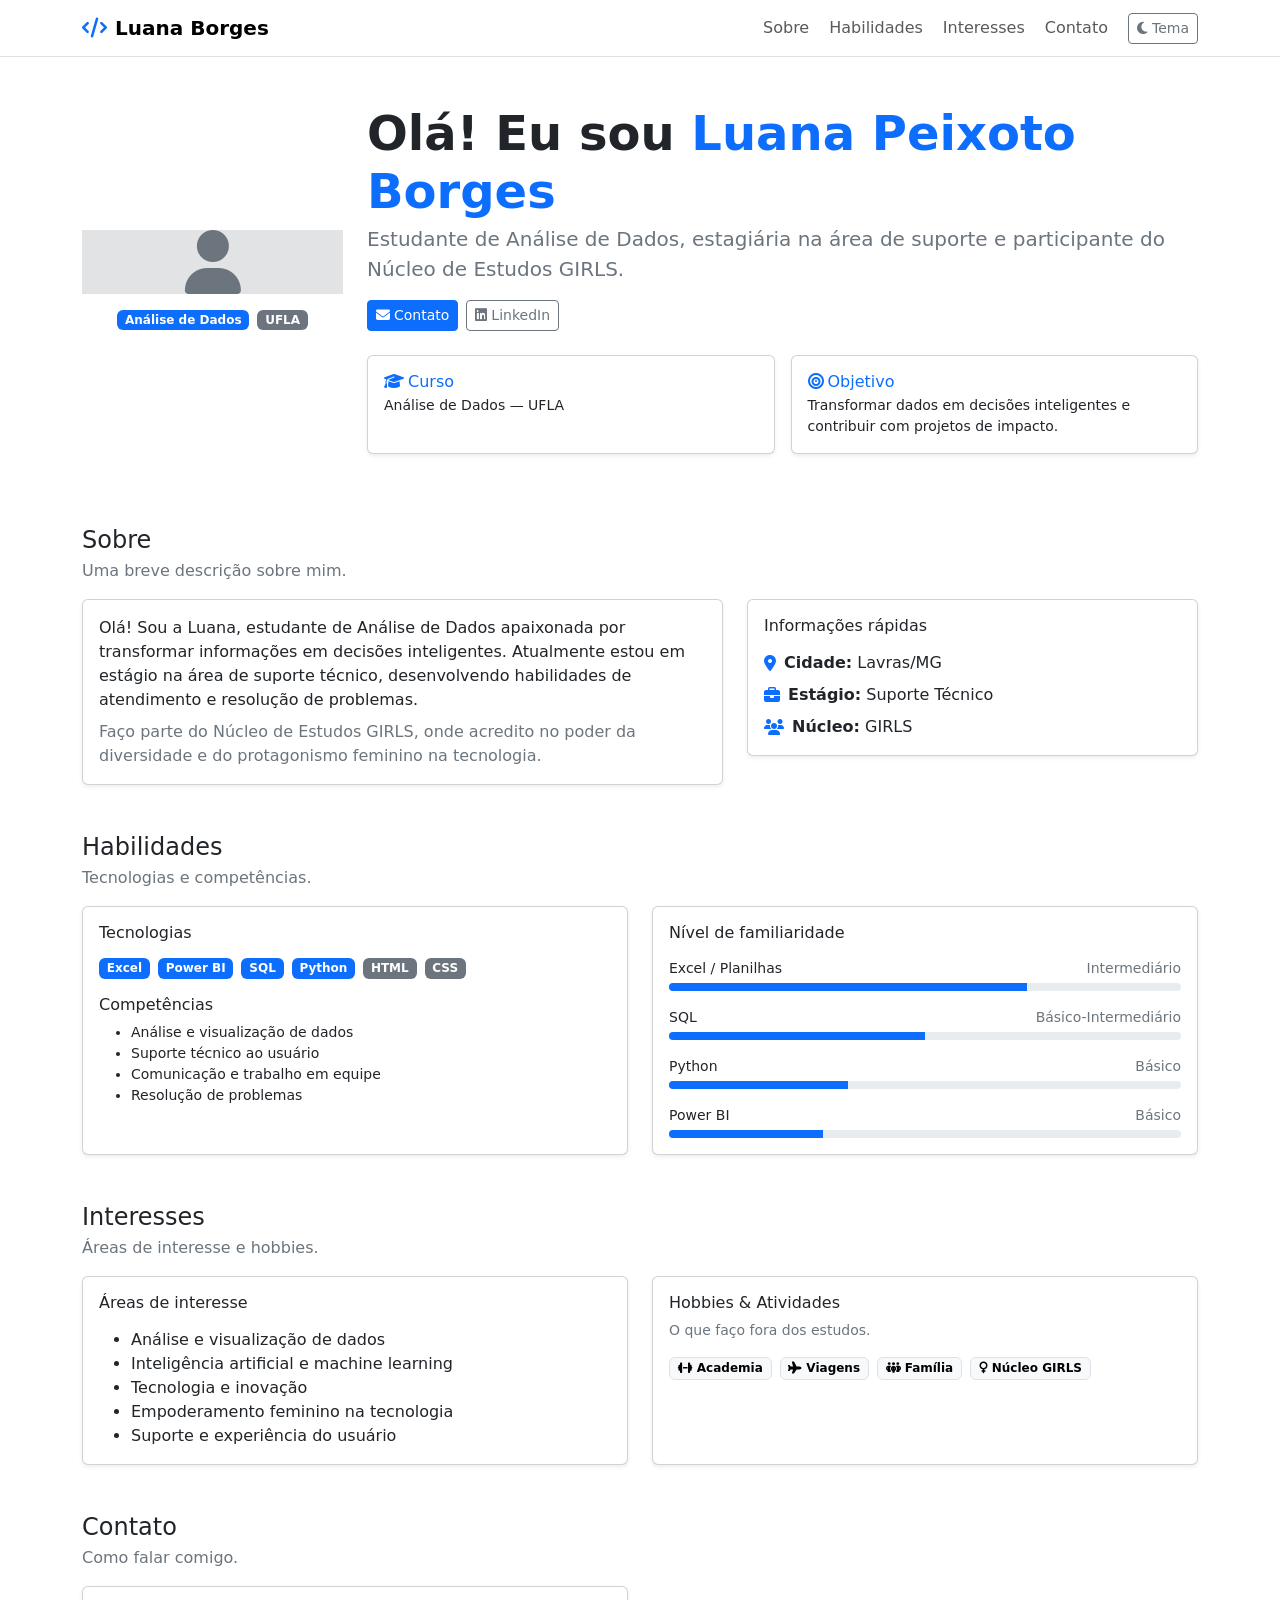
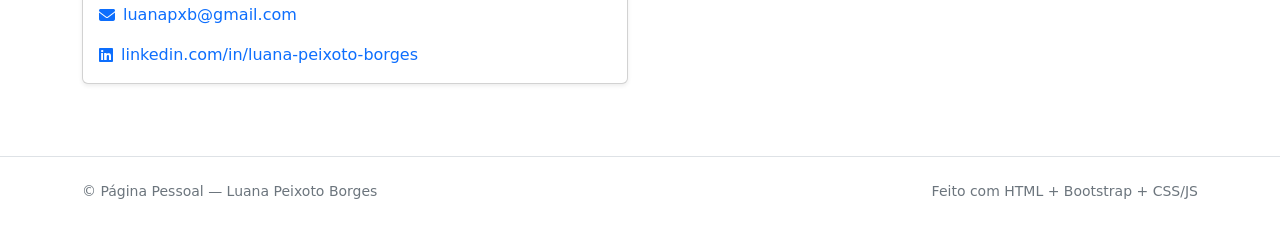
==== bootstrap/index.html @ 57a742eb "Adiciona arquivo ao bootstrap" ====
<!DOCTYPE html>
<html lang="pt-BR" data-bs-theme="light">
<head>
  <meta charset="UTF-8" />
  <meta name="viewport" content="width=device-width, initial-scale=1.0" />
  <title>Luana Peixoto Borges</title>

  <!-- Bootstrap 5 -->
  <link href="https://cdn.jsdelivr.net/npm/bootstrap@5.3.3/dist/css/bootstrap.min.css" rel="stylesheet" />

  <!-- Font Awesome -->
  <link rel="stylesheet" href="https://cdnjs.cloudflare.com/ajax/libs/font-awesome/6.5.0/css/all.min.css" />

  <!-- Google Fonts -->
  <link href="https://fonts.googleapis.com/css2?family=Inter:wght@300;400;500;600;700&display=swap" rel="stylesheet" />

  <!-- CSS próprio -->
  <link rel="stylesheet" href="style.css" />
</head>
<body>

  <!-- ========== NAVBAR ========== -->
  <nav class="navbar navbar-expand-lg border-bottom sticky-top">
    <div class="container">
      <a class="navbar-brand fw-semibold" href="#top">
        <i class="fa-solid fa-code me-2 text-primary"></i>Luana Borges
      </a>
      <button class="navbar-toggler" type="button" data-bs-toggle="collapse" data-bs-target="#navContent">
        <span class="navbar-toggler-icon"></span>
      </button>
      <div class="collapse navbar-collapse" id="navContent">
        <ul class="navbar-nav ms-auto gap-lg-1 align-items-lg-center py-2 py-lg-0">
          <li class="nav-item"><a class="nav-link" href="#sobre">Sobre</a></li>
          <li class="nav-item"><a class="nav-link" href="#habilidades">Habilidades</a></li>
          <li class="nav-item"><a class="nav-link" href="#interesses">Interesses</a></li>
          <li class="nav-item"><a class="nav-link" href="#contato">Contato</a></li>
          <li class="nav-item ms-lg-2">
            <button id="themeToggle" class="btn btn-outline-secondary btn-sm d-flex align-items-center gap-1">
              <i class="fa-solid fa-moon" id="themeIcon"></i>
              <span id="themeLabel">Tema</span>
            </button>
          </li>
        </ul>
      </div>
    </div>
  </nav>

  <!-- ========== HEADER / INFORMAÇÕES BÁSICAS ========== -->
  <header id="top" class="py-5">
    <div class="container">
      <div class="row align-items-center g-4">

        <!-- Foto de perfil -->
        <div class="col-12 col-lg-3 text-center">
          <img
            src="foto.jpg"
            alt="Foto de Luana Peixoto Borges"
            class="profile-img mb-3"
            onerror="this.outerHTML='<div class=\'profile-img d-flex align-items-center justify-content-center bg-secondary-subtle mx-auto mb-3\'><i class=\'fa-solid fa-user fa-4x text-secondary\'></i></div>'"
          />
          <div class="d-flex flex-wrap justify-content-center gap-2">
            <span class="badge text-bg-primary">Análise de Dados</span>
            <span class="badge text-bg-secondary">UFLA</span>
          </div>
        </div>

        <!-- Texto principal -->
        <div class="col-12 col-lg-9">
          <h1 class="display-5 fw-bold mb-1">
            Olá! Eu sou <span class="text-primary">Luana Peixoto Borges</span>
          </h1>
          <p class="lead text-secondary mb-3">
            Estudante de Análise de Dados, estagiária na área de suporte e participante do Núcleo de Estudos GIRLS.
          </p>
          <div class="d-flex flex-wrap gap-2 mb-4">
            <a href="#contato" class="btn btn-primary btn-sm">
              <i class="fa-solid fa-envelope me-1"></i>Contato
            </a>
            <a href="https://www.linkedin.com/in/luana-peixoto-borges/" target="_blank" class="btn btn-outline-secondary btn-sm">
              <i class="fa-brands fa-linkedin me-1"></i>LinkedIn
            </a>
          </div>

          <!-- Cards de info rápida -->
          <div class="row g-3">
            <div class="col-12 col-md-6">
              <div class="card shadow-sm h-100">
                <div class="card-body">
                  <h6 class="text-primary mb-1"><i class="fa-solid fa-graduation-cap me-1"></i>Curso</h6>
                  <p class="mb-0 small">Análise de Dados — UFLA</p>
                </div>
              </div>
            </div>
            <div class="col-12 col-md-6">
              <div class="card shadow-sm h-100">
                <div class="card-body">
                  <h6 class="text-primary mb-1"><i class="fa-solid fa-bullseye me-1"></i>Objetivo</h6>
                  <p class="mb-0 small">Transformar dados em decisões inteligentes e contribuir com projetos de impacto.</p>
                </div>
              </div>
            </div>
          </div>
        </div>

      </div>
    </div>
  </header>

  <main class="pb-5">

    <!-- ========== SOBRE ========== -->
    <section id="sobre" class="py-4">
      <div class="container">
        <div class="mb-3">
          <h2 class="h4 mb-1">Sobre</h2>
          <p class="text-secondary mb-0">Uma breve descrição sobre mim.</p>
        </div>
        <div class="row g-4">
          <div class="col-12 col-lg-7">
            <div class="card shadow-sm">
              <div class="card-body">
                <p class="mb-2">
                  Olá! Sou a Luana, estudante de Análise de Dados apaixonada por transformar informações em decisões inteligentes.
                  Atualmente estou em estágio na área de suporte técnico, desenvolvendo habilidades de atendimento e resolução de problemas.
                </p>
                <p class="text-secondary mb-0">
                  Faço parte do Núcleo de Estudos GIRLS, onde acredito no poder da diversidade e do protagonismo feminino na tecnologia.
                </p>
              </div>
            </div>
          </div>
          <div class="col-12 col-lg-5">
            <div class="card shadow-sm">
              <div class="card-body">
                <h3 class="h6 mb-3">Informações rápidas</h3>
                <ul class="list-unstyled mb-0">
                  <li class="d-flex gap-2 mb-2">
                    <i class="fa-solid fa-location-dot text-primary mt-1"></i>
                    <div><strong>Cidade:</strong> Lavras/MG</div>
                  </li>
                  <li class="d-flex gap-2 mb-2">
                    <i class="fa-solid fa-briefcase text-primary mt-1"></i>
                    <div><strong>Estágio:</strong> Suporte Técnico</div>
                  </li>
                  <li class="d-flex gap-2">
                    <i class="fa-solid fa-users text-primary mt-1"></i>
                    <div><strong>Núcleo:</strong> GIRLS</div>
                  </li>
                </ul>
              </div>
            </div>
          </div>
        </div>
      </div>
    </section>

    <!-- ========== HABILIDADES ========== -->
    <section id="habilidades" class="py-4">
      <div class="container">
        <div class="mb-3">
          <h2 class="h4 mb-1">Habilidades</h2>
          <p class="text-secondary mb-0">Tecnologias e competências.</p>
        </div>
        <div class="row g-4">
          <div class="col-12 col-lg-6">
            <div class="card shadow-sm h-100">
              <div class="card-body">
                <h3 class="h6 mb-3">Tecnologias</h3>
                <div class="d-flex flex-wrap gap-2 mb-3">
                  <span class="badge text-bg-primary">Excel</span>
                  <span class="badge text-bg-primary">Power BI</span>
                  <span class="badge text-bg-primary">SQL</span>
                  <span class="badge text-bg-primary">Python</span>
                  <span class="badge text-bg-secondary">HTML</span>
                  <span class="badge text-bg-secondary">CSS</span>
                </div>
                <h3 class="h6 mb-2">Competências</h3>
                <ul class="small mb-0">
                  <li>Análise e visualização de dados</li>
                  <li>Suporte técnico ao usuário</li>
                  <li>Comunicação e trabalho em equipe</li>
                  <li>Resolução de problemas</li>
                </ul>
              </div>
            </div>
          </div>
          <div class="col-12 col-lg-6">
            <div class="card shadow-sm h-100">
              <div class="card-body">
                <h3 class="h6 mb-3">Nível de familiaridade</h3>
                <div class="mb-3">
                  <div class="d-flex justify-content-between small mb-1">
                    <span>Excel / Planilhas</span>
                    <span class="text-secondary">Intermediário</span>
                  </div>
                  <div class="progress" style="height:8px;">
                    <div class="progress-bar bg-primary" style="width:70%"></div>
                  </div>
                </div>
                <div class="mb-3">
                  <div class="d-flex justify-content-between small mb-1">
                    <span>SQL</span>
                    <span class="text-secondary">Básico-Intermediário</span>
                  </div>
                  <div class="progress" style="height:8px;">
                    <div class="progress-bar bg-primary" style="width:50%"></div>
                  </div>
                </div>
                <div class="mb-3">
                  <div class="d-flex justify-content-between small mb-1">
                    <span>Python</span>
                    <span class="text-secondary">Básico</span>
                  </div>
                  <div class="progress" style="height:8px;">
                    <div class="progress-bar bg-primary" style="width:35%"></div>
                  </div>
                </div>
                <div>
                  <div class="d-flex justify-content-between small mb-1">
                    <span>Power BI</span>
                    <span class="text-secondary">Básico</span>
                  </div>
                  <div class="progress" style="height:8px;">
                    <div class="progress-bar bg-primary" style="width:30%"></div>
                  </div>
                </div>
              </div>
            </div>
          </div>
        </div>
      </div>
    </section>

    <!-- ========== INTERESSES ========== -->
    <section id="interesses" class="py-4">
      <div class="container">
        <div class="mb-3">
          <h2 class="h4 mb-1">Interesses</h2>
          <p class="text-secondary mb-0">Áreas de interesse e hobbies.</p>
        </div>
        <div class="row g-4">
          <div class="col-12 col-lg-6">
            <div class="card shadow-sm h-100">
              <div class="card-body">
                <h3 class="h6 mb-3">Áreas de interesse</h3>
                <ul class="mb-0">
                  <li>Análise e visualização de dados</li>
                  <li>Inteligência artificial e machine learning</li>
                  <li>Tecnologia e inovação</li>
                  <li>Empoderamento feminino na tecnologia</li>
                  <li>Suporte e experiência do usuário</li>
                </ul>
              </div>
            </div>
          </div>
          <div class="col-12 col-lg-6">
            <div class="card shadow-sm h-100">
              <div class="card-body">
                <h3 class="h6 mb-2">Hobbies &amp; Atividades</h3>
                <p class="text-secondary small mb-3">O que faço fora dos estudos.</p>
                <div class="d-flex flex-wrap gap-2">
                  <span class="badge text-bg-light border">
                    <i class="fa-solid fa-dumbbell me-1"></i>Academia
                  </span>
                  <span class="badge text-bg-light border">
                    <i class="fa-solid fa-plane me-1"></i>Viagens
                  </span>
                  <span class="badge text-bg-light border">
                    <i class="fa-solid fa-people-group me-1"></i>Família
                  </span>
                  <span class="badge text-bg-light border">
                    <i class="fa-solid fa-venus me-1"></i>Núcleo GIRLS
                  </span>
                </div>
              </div>
            </div>
          </div>
        </div>
      </div>
    </section>

    <!-- ========== CONTATO ========== -->
    <section id="contato" class="py-4">
      <div class="container">
        <div class="mb-3">
          <h2 class="h4 mb-1">Contato</h2>
          <p class="text-secondary mb-0">Como falar comigo.</p>
        </div>
        <div class="row g-4">
          <div class="col-12 col-lg-6">
            <div class="card shadow-sm">
              <div class="card-body">
                <ul class="list-unstyled mb-0">
                  <li class="d-flex gap-2 align-items-center mb-3">
                    <i class="fa-solid fa-envelope text-primary"></i>
                    <a href="mailto:luanapxb@gmail.com" class="link-underline link-underline-opacity-0">luanapxb@gmail.com</a>
                  </li>
                  <li class="d-flex gap-2 align-items-center">
                    <i class="fa-brands fa-linkedin text-primary"></i>
                    <a href="https://www.linkedin.com/in/luana-peixoto-borges/" target="_blank" class="link-underline link-underline-opacity-0">
                      linkedin.com/in/luana-peixoto-borges
                    </a>
                  </li>
                </ul>
              </div>
            </div>
          </div>
        </div>
      </div>
    </section>

  </main>

  <!-- ========== RODAPÉ ========== -->
  <footer class="border-top py-4">
    <div class="container d-flex flex-column flex-md-row justify-content-between gap-2">
      <small class="text-secondary">© <span id="year"></span> Página Pessoal — Luana Peixoto Borges</small>
      <small class="text-secondary">Feito com HTML + Bootstrap + CSS/JS</small>
    </div>
  </footer>

  <!-- Bootstrap JS -->
  <script src="https://cdn.jsdelivr.net/npm/bootstrap@5.3.3/dist/js/bootstrap.bundle.min.js"></script>
  <!-- JS próprio -->
  <script src="script.js"></script>
</body>
</html>
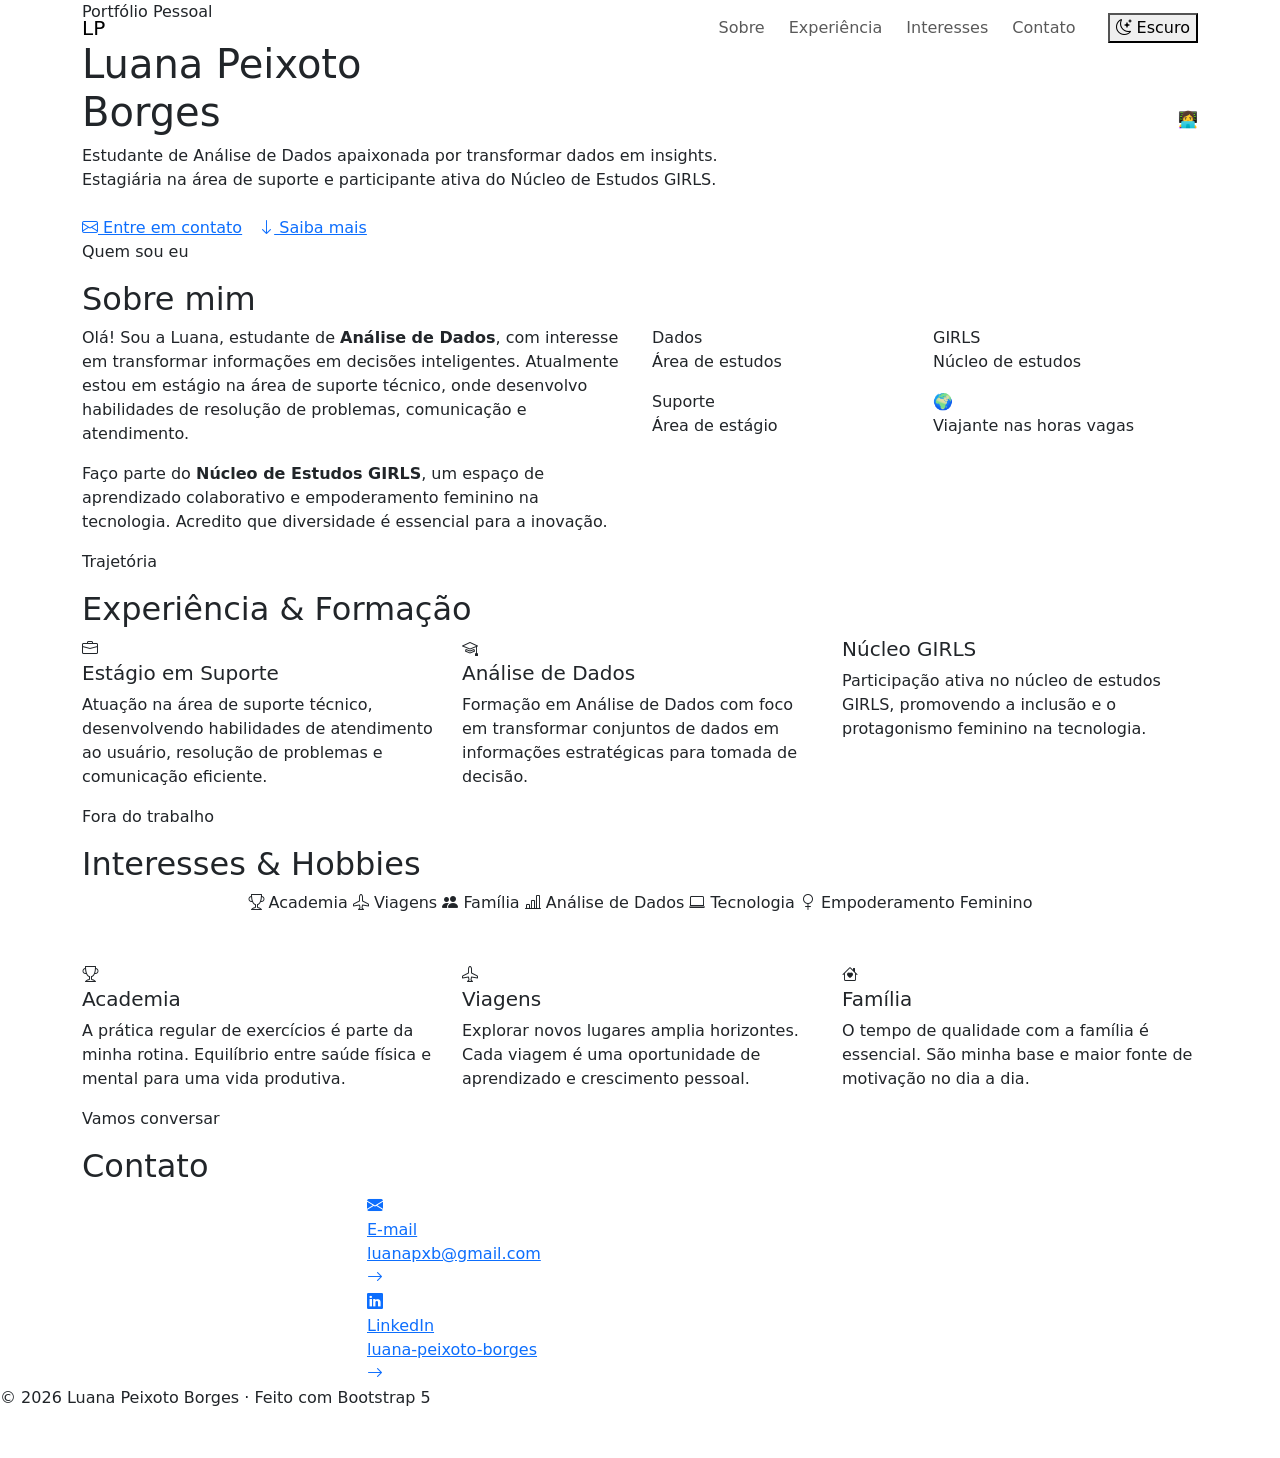
==== commit c731dd45: "Atualização index.html" ====
--- a/bootstrap/index.html
+++ b/bootstrap/index.html
@@ -1,43 +1,41 @@
 <!DOCTYPE html>
-<html lang="pt-BR" data-bs-theme="light">
+<html lang="pt-BR" data-theme="light">
 <head>
   <meta charset="UTF-8" />
   <meta name="viewport" content="width=device-width, initial-scale=1.0" />
   <title>Luana Peixoto Borges</title>
-
-  <!-- Bootstrap 5 -->
   <link href="https://cdn.jsdelivr.net/npm/bootstrap@5.3.3/dist/css/bootstrap.min.css" rel="stylesheet" />
-
-  <!-- Font Awesome -->
-  <link rel="stylesheet" href="https://cdnjs.cloudflare.com/ajax/libs/font-awesome/6.5.0/css/all.min.css" />
-
-  <!-- Google Fonts -->
-  <link href="https://fonts.googleapis.com/css2?family=Inter:wght@300;400;500;600;700&display=swap" rel="stylesheet" />
-
-  <!-- CSS próprio -->
+  <link href="https://fonts.googleapis.com/css2?family=Playfair+Display:wght@600;700&family=DM+Sans:wght@300;400;500&display=swap" rel="stylesheet" />
+  <link rel="stylesheet" href="https://cdn.jsdelivr.net/npm/bootstrap-icons@1.11.3/font/bootstrap-icons.min.css" />
   <link rel="stylesheet" href="style.css" />
+
+  <!-- Aplica o tema ANTES de renderizar para evitar piscar -->
+  <script>
+    (function () {
+      const saved = localStorage.getItem('theme') || 'light';
+      document.documentElement.setAttribute('data-theme', saved);
+    })();
+  </script>
 </head>
 <body>
 
-  <!-- ========== NAVBAR ========== -->
-  <nav class="navbar navbar-expand-lg border-bottom sticky-top">
-    <div class="container">
-      <a class="navbar-brand fw-semibold" href="#top">
-        <i class="fa-solid fa-code me-2 text-primary"></i>Luana Borges
-      </a>
-      <button class="navbar-toggler" type="button" data-bs-toggle="collapse" data-bs-target="#navContent">
+  <!-- NAVBAR -->
+  <nav class="navbar navbar-expand-lg fixed-top" id="mainNav">
+    <div class="container">
+      <a class="navbar-brand" href="#">LP</a>
+      <button class="navbar-toggler" type="button" data-bs-toggle="collapse" data-bs-target="#navMenu">
         <span class="navbar-toggler-icon"></span>
       </button>
-      <div class="collapse navbar-collapse" id="navContent">
-        <ul class="navbar-nav ms-auto gap-lg-1 align-items-lg-center py-2 py-lg-0">
+      <div class="collapse navbar-collapse" id="navMenu">
+        <ul class="navbar-nav ms-auto align-items-lg-center gap-lg-2 gap-2 py-3 py-lg-0">
           <li class="nav-item"><a class="nav-link" href="#sobre">Sobre</a></li>
-          <li class="nav-item"><a class="nav-link" href="#habilidades">Habilidades</a></li>
+          <li class="nav-item"><a class="nav-link" href="#experiencia">Experiência</a></li>
           <li class="nav-item"><a class="nav-link" href="#interesses">Interesses</a></li>
           <li class="nav-item"><a class="nav-link" href="#contato">Contato</a></li>
-          <li class="nav-item ms-lg-2">
-            <button id="themeToggle" class="btn btn-outline-secondary btn-sm d-flex align-items-center gap-1">
-              <i class="fa-solid fa-moon" id="themeIcon"></i>
-              <span id="themeLabel">Tema</span>
+          <li class="nav-item ms-lg-3">
+            <button id="themeToggle">
+              <i class="bi bi-moon-stars" id="themeIcon"></i>
+              <span id="themeLabel">Escuro</span>
             </button>
           </li>
         </ul>
@@ -45,283 +43,159 @@
     </div>
   </nav>
 
-  <!-- ========== HEADER / INFORMAÇÕES BÁSICAS ========== -->
-  <header id="top" class="py-5">
-    <div class="container">
-      <div class="row align-items-center g-4">
-
-        <!-- Foto de perfil -->
-        <div class="col-12 col-lg-3 text-center">
-          <img
-            src="foto.jpg"
-            alt="Foto de Luana Peixoto Borges"
-            class="profile-img mb-3"
-            onerror="this.outerHTML='<div class=\'profile-img d-flex align-items-center justify-content-center bg-secondary-subtle mx-auto mb-3\'><i class=\'fa-solid fa-user fa-4x text-secondary\'></i></div>'"
-          />
-          <div class="d-flex flex-wrap justify-content-center gap-2">
-            <span class="badge text-bg-primary">Análise de Dados</span>
-            <span class="badge text-bg-secondary">UFLA</span>
-          </div>
-        </div>
-
-        <!-- Texto principal -->
-        <div class="col-12 col-lg-9">
-          <h1 class="display-5 fw-bold mb-1">
-            Olá! Eu sou <span class="text-primary">Luana Peixoto Borges</span>
-          </h1>
-          <p class="lead text-secondary mb-3">
-            Estudante de Análise de Dados, estagiária na área de suporte e participante do Núcleo de Estudos GIRLS.
+  <!-- HERO -->
+  <section class="hero">
+    <div class="container">
+      <div class="row align-items-center gy-5">
+        <div class="col-lg-7">
+          <p class="hero-eyebrow">Portfólio Pessoal</p>
+          <h1>Luana Peixoto<br>Borges</h1>
+          <p>Estudante de Análise de Dados apaixonada por transformar dados em insights. Estagiária na área de suporte e participante ativa do Núcleo de Estudos GIRLS.</p>
+          <div class="d-flex flex-wrap gap-3 mt-4">
+            <a href="#contato" class="btn-hero"><i class="bi bi-envelope"></i> Entre em contato</a>
+            <a href="#sobre" class="btn-hero-outline"><i class="bi bi-arrow-down"></i> Saiba mais</a>
+          </div>
+        </div>
+        <div class="col-lg-5 d-flex justify-content-center justify-content-lg-end">
+          <div class="hero-avatar">👩‍💻</div>
+        </div>
+      </div>
+    </div>
+  </section>
+
+  <!-- SOBRE -->
+  <section id="sobre" class="surface-section">
+    <div class="container">
+      <p class="section-label">Quem sou eu</p>
+      <h2 class="section-title">Sobre mim</h2>
+      <div class="section-divider"></div>
+      <div class="row gy-5 align-items-start">
+        <div class="col-lg-6 fade-in">
+          <p class="text-muted-var">
+            Olá! Sou a Luana, estudante de <strong class="text-strong">Análise de Dados</strong>, com interesse em transformar informações em decisões inteligentes. Atualmente estou em estágio na área de suporte técnico, onde desenvolvo habilidades de resolução de problemas, comunicação e atendimento.
           </p>
-          <div class="d-flex flex-wrap gap-2 mb-4">
-            <a href="#contato" class="btn btn-primary btn-sm">
-              <i class="fa-solid fa-envelope me-1"></i>Contato
-            </a>
-            <a href="https://www.linkedin.com/in/luana-peixoto-borges/" target="_blank" class="btn btn-outline-secondary btn-sm">
-              <i class="fa-brands fa-linkedin me-1"></i>LinkedIn
-            </a>
-          </div>
-
-          <!-- Cards de info rápida -->
+          <p class="text-muted-var mt-3">
+            Faço parte do <strong class="text-strong">Núcleo de Estudos GIRLS</strong>, um espaço de aprendizado colaborativo e empoderamento feminino na tecnologia. Acredito que diversidade é essencial para a inovação.
+          </p>
+        </div>
+        <div class="col-lg-6 fade-in">
           <div class="row g-3">
-            <div class="col-12 col-md-6">
-              <div class="card shadow-sm h-100">
-                <div class="card-body">
-                  <h6 class="text-primary mb-1"><i class="fa-solid fa-graduation-cap me-1"></i>Curso</h6>
-                  <p class="mb-0 small">Análise de Dados — UFLA</p>
-                </div>
-              </div>
+            <div class="col-6"><div class="about-stat"><div class="number">Dados</div><div class="desc">Área de estudos</div></div></div>
+            <div class="col-6"><div class="about-stat"><div class="number">GIRLS</div><div class="desc">Núcleo de estudos</div></div></div>
+            <div class="col-6"><div class="about-stat"><div class="number">Suporte</div><div class="desc">Área de estágio</div></div></div>
+            <div class="col-6"><div class="about-stat"><div class="number">🌍</div><div class="desc">Viajante nas horas vagas</div></div></div>
+          </div>
+        </div>
+      </div>
+    </div>
+  </section>
+
+  <!-- EXPERIÊNCIA -->
+  <section id="experiencia">
+    <div class="container">
+      <p class="section-label">Trajetória</p>
+      <h2 class="section-title">Experiência & Formação</h2>
+      <div class="section-divider"></div>
+      <div class="row g-4">
+        <div class="col-md-4 fade-in">
+          <div class="card-custom">
+            <div class="card-icon"><i class="bi bi-briefcase"></i></div>
+            <h5>Estágio em Suporte</h5>
+            <p>Atuação na área de suporte técnico, desenvolvendo habilidades de atendimento ao usuário, resolução de problemas e comunicação eficiente.</p>
+          </div>
+        </div>
+        <div class="col-md-4 fade-in">
+          <div class="card-custom">
+            <div class="card-icon"><i class="bi bi-mortarboard"></i></div>
+            <h5>Análise de Dados</h5>
+            <p>Formação em Análise de Dados com foco em transformar conjuntos de dados em informações estratégicas para tomada de decisão.</p>
+          </div>
+        </div>
+        <div class="col-md-4 fade-in">
+          <div class="card-custom nucleus-card">
+            <h5>Núcleo GIRLS</h5>
+            <p>Participação ativa no núcleo de estudos GIRLS, promovendo a inclusão e o protagonismo feminino na tecnologia.</p>
+          </div>
+        </div>
+      </div>
+    </div>
+  </section>
+
+  <!-- INTERESSES -->
+  <section id="interesses" class="surface-section">
+    <div class="container">
+      <p class="section-label">Fora do trabalho</p>
+      <h2 class="section-title">Interesses & Hobbies</h2>
+      <div class="section-divider"></div>
+      <div class="fade-in text-center">
+        <span class="interest-tag"><i class="bi bi-trophy"></i> Academia</span>
+        <span class="interest-tag"><i class="bi bi-airplane"></i> Viagens</span>
+        <span class="interest-tag"><i class="bi bi-people-fill"></i> Família</span>
+        <span class="interest-tag"><i class="bi bi-bar-chart-line"></i> Análise de Dados</span>
+        <span class="interest-tag"><i class="bi bi-laptop"></i> Tecnologia</span>
+        <span class="interest-tag"><i class="bi bi-gender-female"></i> Empoderamento Feminino</span>
+      </div>
+      <div class="row g-4 mt-4">
+        <div class="col-md-4 fade-in">
+          <div class="card-custom">
+            <div class="card-icon"><i class="bi bi-trophy"></i></div>
+            <h5>Academia</h5>
+            <p>A prática regular de exercícios é parte da minha rotina. Equilíbrio entre saúde física e mental para uma vida produtiva.</p>
+          </div>
+        </div>
+        <div class="col-md-4 fade-in">
+          <div class="card-custom">
+            <div class="card-icon"><i class="bi bi-airplane"></i></div>
+            <h5>Viagens</h5>
+            <p>Explorar novos lugares amplia horizontes. Cada viagem é uma oportunidade de aprendizado e crescimento pessoal.</p>
+          </div>
+        </div>
+        <div class="col-md-4 fade-in">
+          <div class="card-custom">
+            <div class="card-icon"><i class="bi bi-house-heart"></i></div>
+            <h5>Família</h5>
+            <p>O tempo de qualidade com a família é essencial. São minha base e maior fonte de motivação no dia a dia.</p>
+          </div>
+        </div>
+      </div>
+    </div>
+  </section>
+
+  <!-- CONTATO -->
+  <section id="contato">
+    <div class="container">
+      <p class="section-label">Vamos conversar</p>
+      <h2 class="section-title">Contato</h2>
+      <div class="section-divider"></div>
+      <div class="row justify-content-center">
+        <div class="col-lg-6 fade-in">
+          <a href="mailto:luanapxb@gmail.com" class="contact-link">
+            <div class="icon"><i class="bi bi-envelope-fill"></i></div>
+            <div>
+              <div class="label">E-mail</div>
+              <div class="value">luanapxb@gmail.com</div>
             </div>
-            <div class="col-12 col-md-6">
-              <div class="card shadow-sm h-100">
-                <div class="card-body">
-                  <h6 class="text-primary mb-1"><i class="fa-solid fa-bullseye me-1"></i>Objetivo</h6>
-                  <p class="mb-0 small">Transformar dados em decisões inteligentes e contribuir com projetos de impacto.</p>
-                </div>
-              </div>
+            <i class="bi bi-arrow-right ms-auto"></i>
+          </a>
+          <a href="https://www.linkedin.com/in/luana-peixoto-borges/" target="_blank" class="contact-link">
+            <div class="icon"><i class="bi bi-linkedin"></i></div>
+            <div>
+              <div class="label">LinkedIn</div>
+              <div class="value">luana-peixoto-borges</div>
             </div>
-          </div>
-        </div>
-
-      </div>
-    </div>
-  </header>
-
-  <main class="pb-5">
-
-    <!-- ========== SOBRE ========== -->
-    <section id="sobre" class="py-4">
-      <div class="container">
-        <div class="mb-3">
-          <h2 class="h4 mb-1">Sobre</h2>
-          <p class="text-secondary mb-0">Uma breve descrição sobre mim.</p>
-        </div>
-        <div class="row g-4">
-          <div class="col-12 col-lg-7">
-            <div class="card shadow-sm">
-              <div class="card-body">
-                <p class="mb-2">
-                  Olá! Sou a Luana, estudante de Análise de Dados apaixonada por transformar informações em decisões inteligentes.
-                  Atualmente estou em estágio na área de suporte técnico, desenvolvendo habilidades de atendimento e resolução de problemas.
-                </p>
-                <p class="text-secondary mb-0">
-                  Faço parte do Núcleo de Estudos GIRLS, onde acredito no poder da diversidade e do protagonismo feminino na tecnologia.
-                </p>
-              </div>
-            </div>
-          </div>
-          <div class="col-12 col-lg-5">
-            <div class="card shadow-sm">
-              <div class="card-body">
-                <h3 class="h6 mb-3">Informações rápidas</h3>
-                <ul class="list-unstyled mb-0">
-                  <li class="d-flex gap-2 mb-2">
-                    <i class="fa-solid fa-location-dot text-primary mt-1"></i>
-                    <div><strong>Cidade:</strong> Lavras/MG</div>
-                  </li>
-                  <li class="d-flex gap-2 mb-2">
-                    <i class="fa-solid fa-briefcase text-primary mt-1"></i>
-                    <div><strong>Estágio:</strong> Suporte Técnico</div>
-                  </li>
-                  <li class="d-flex gap-2">
-                    <i class="fa-solid fa-users text-primary mt-1"></i>
-                    <div><strong>Núcleo:</strong> GIRLS</div>
-                  </li>
-                </ul>
-              </div>
-            </div>
-          </div>
-        </div>
-      </div>
-    </section>
-
-    <!-- ========== HABILIDADES ========== -->
-    <section id="habilidades" class="py-4">
-      <div class="container">
-        <div class="mb-3">
-          <h2 class="h4 mb-1">Habilidades</h2>
-          <p class="text-secondary mb-0">Tecnologias e competências.</p>
-        </div>
-        <div class="row g-4">
-          <div class="col-12 col-lg-6">
-            <div class="card shadow-sm h-100">
-              <div class="card-body">
-                <h3 class="h6 mb-3">Tecnologias</h3>
-                <div class="d-flex flex-wrap gap-2 mb-3">
-                  <span class="badge text-bg-primary">Excel</span>
-                  <span class="badge text-bg-primary">Power BI</span>
-                  <span class="badge text-bg-primary">SQL</span>
-                  <span class="badge text-bg-primary">Python</span>
-                  <span class="badge text-bg-secondary">HTML</span>
-                  <span class="badge text-bg-secondary">CSS</span>
-                </div>
-                <h3 class="h6 mb-2">Competências</h3>
-                <ul class="small mb-0">
-                  <li>Análise e visualização de dados</li>
-                  <li>Suporte técnico ao usuário</li>
-                  <li>Comunicação e trabalho em equipe</li>
-                  <li>Resolução de problemas</li>
-                </ul>
-              </div>
-            </div>
-          </div>
-          <div class="col-12 col-lg-6">
-            <div class="card shadow-sm h-100">
-              <div class="card-body">
-                <h3 class="h6 mb-3">Nível de familiaridade</h3>
-                <div class="mb-3">
-                  <div class="d-flex justify-content-between small mb-1">
-                    <span>Excel / Planilhas</span>
-                    <span class="text-secondary">Intermediário</span>
-                  </div>
-                  <div class="progress" style="height:8px;">
-                    <div class="progress-bar bg-primary" style="width:70%"></div>
-                  </div>
-                </div>
-                <div class="mb-3">
-                  <div class="d-flex justify-content-between small mb-1">
-                    <span>SQL</span>
-                    <span class="text-secondary">Básico-Intermediário</span>
-                  </div>
-                  <div class="progress" style="height:8px;">
-                    <div class="progress-bar bg-primary" style="width:50%"></div>
-                  </div>
-                </div>
-                <div class="mb-3">
-                  <div class="d-flex justify-content-between small mb-1">
-                    <span>Python</span>
-                    <span class="text-secondary">Básico</span>
-                  </div>
-                  <div class="progress" style="height:8px;">
-                    <div class="progress-bar bg-primary" style="width:35%"></div>
-                  </div>
-                </div>
-                <div>
-                  <div class="d-flex justify-content-between small mb-1">
-                    <span>Power BI</span>
-                    <span class="text-secondary">Básico</span>
-                  </div>
-                  <div class="progress" style="height:8px;">
-                    <div class="progress-bar bg-primary" style="width:30%"></div>
-                  </div>
-                </div>
-              </div>
-            </div>
-          </div>
-        </div>
-      </div>
-    </section>
-
-    <!-- ========== INTERESSES ========== -->
-    <section id="interesses" class="py-4">
-      <div class="container">
-        <div class="mb-3">
-          <h2 class="h4 mb-1">Interesses</h2>
-          <p class="text-secondary mb-0">Áreas de interesse e hobbies.</p>
-        </div>
-        <div class="row g-4">
-          <div class="col-12 col-lg-6">
-            <div class="card shadow-sm h-100">
-              <div class="card-body">
-                <h3 class="h6 mb-3">Áreas de interesse</h3>
-                <ul class="mb-0">
-                  <li>Análise e visualização de dados</li>
-                  <li>Inteligência artificial e machine learning</li>
-                  <li>Tecnologia e inovação</li>
-                  <li>Empoderamento feminino na tecnologia</li>
-                  <li>Suporte e experiência do usuário</li>
-                </ul>
-              </div>
-            </div>
-          </div>
-          <div class="col-12 col-lg-6">
-            <div class="card shadow-sm h-100">
-              <div class="card-body">
-                <h3 class="h6 mb-2">Hobbies &amp; Atividades</h3>
-                <p class="text-secondary small mb-3">O que faço fora dos estudos.</p>
-                <div class="d-flex flex-wrap gap-2">
-                  <span class="badge text-bg-light border">
-                    <i class="fa-solid fa-dumbbell me-1"></i>Academia
-                  </span>
-                  <span class="badge text-bg-light border">
-                    <i class="fa-solid fa-plane me-1"></i>Viagens
-                  </span>
-                  <span class="badge text-bg-light border">
-                    <i class="fa-solid fa-people-group me-1"></i>Família
-                  </span>
-                  <span class="badge text-bg-light border">
-                    <i class="fa-solid fa-venus me-1"></i>Núcleo GIRLS
-                  </span>
-                </div>
-              </div>
-            </div>
-          </div>
-        </div>
-      </div>
-    </section>
-
-    <!-- ========== CONTATO ========== -->
-    <section id="contato" class="py-4">
-      <div class="container">
-        <div class="mb-3">
-          <h2 class="h4 mb-1">Contato</h2>
-          <p class="text-secondary mb-0">Como falar comigo.</p>
-        </div>
-        <div class="row g-4">
-          <div class="col-12 col-lg-6">
-            <div class="card shadow-sm">
-              <div class="card-body">
-                <ul class="list-unstyled mb-0">
-                  <li class="d-flex gap-2 align-items-center mb-3">
-                    <i class="fa-solid fa-envelope text-primary"></i>
-                    <a href="mailto:luanapxb@gmail.com" class="link-underline link-underline-opacity-0">luanapxb@gmail.com</a>
-                  </li>
-                  <li class="d-flex gap-2 align-items-center">
-                    <i class="fa-brands fa-linkedin text-primary"></i>
-                    <a href="https://www.linkedin.com/in/luana-peixoto-borges/" target="_blank" class="link-underline link-underline-opacity-0">
-                      linkedin.com/in/luana-peixoto-borges
-                    </a>
-                  </li>
-                </ul>
-              </div>
-            </div>
-          </div>
-        </div>
-      </div>
-    </section>
-
-  </main>
-
-  <!-- ========== RODAPÉ ========== -->
-  <footer class="border-top py-4">
-    <div class="container d-flex flex-column flex-md-row justify-content-between gap-2">
-      <small class="text-secondary">© <span id="year"></span> Página Pessoal — Luana Peixoto Borges</small>
-      <small class="text-secondary">Feito com HTML + Bootstrap + CSS/JS</small>
-    </div>
+            <i class="bi bi-arrow-right ms-auto"></i>
+          </a>
+        </div>
+      </div>
+    </div>
+  </section>
+
+  <!-- FOOTER -->
+  <footer>
+    <p class="mb-0">© 2026 <span>Luana Peixoto Borges</span> · Feito com Bootstrap 5</p>
   </footer>
 
-  <!-- Bootstrap JS -->
   <script src="https://cdn.jsdelivr.net/npm/bootstrap@5.3.3/dist/js/bootstrap.bundle.min.js"></script>
-  <!-- JS próprio -->
   <script src="script.js"></script>
 </body>
 </html>
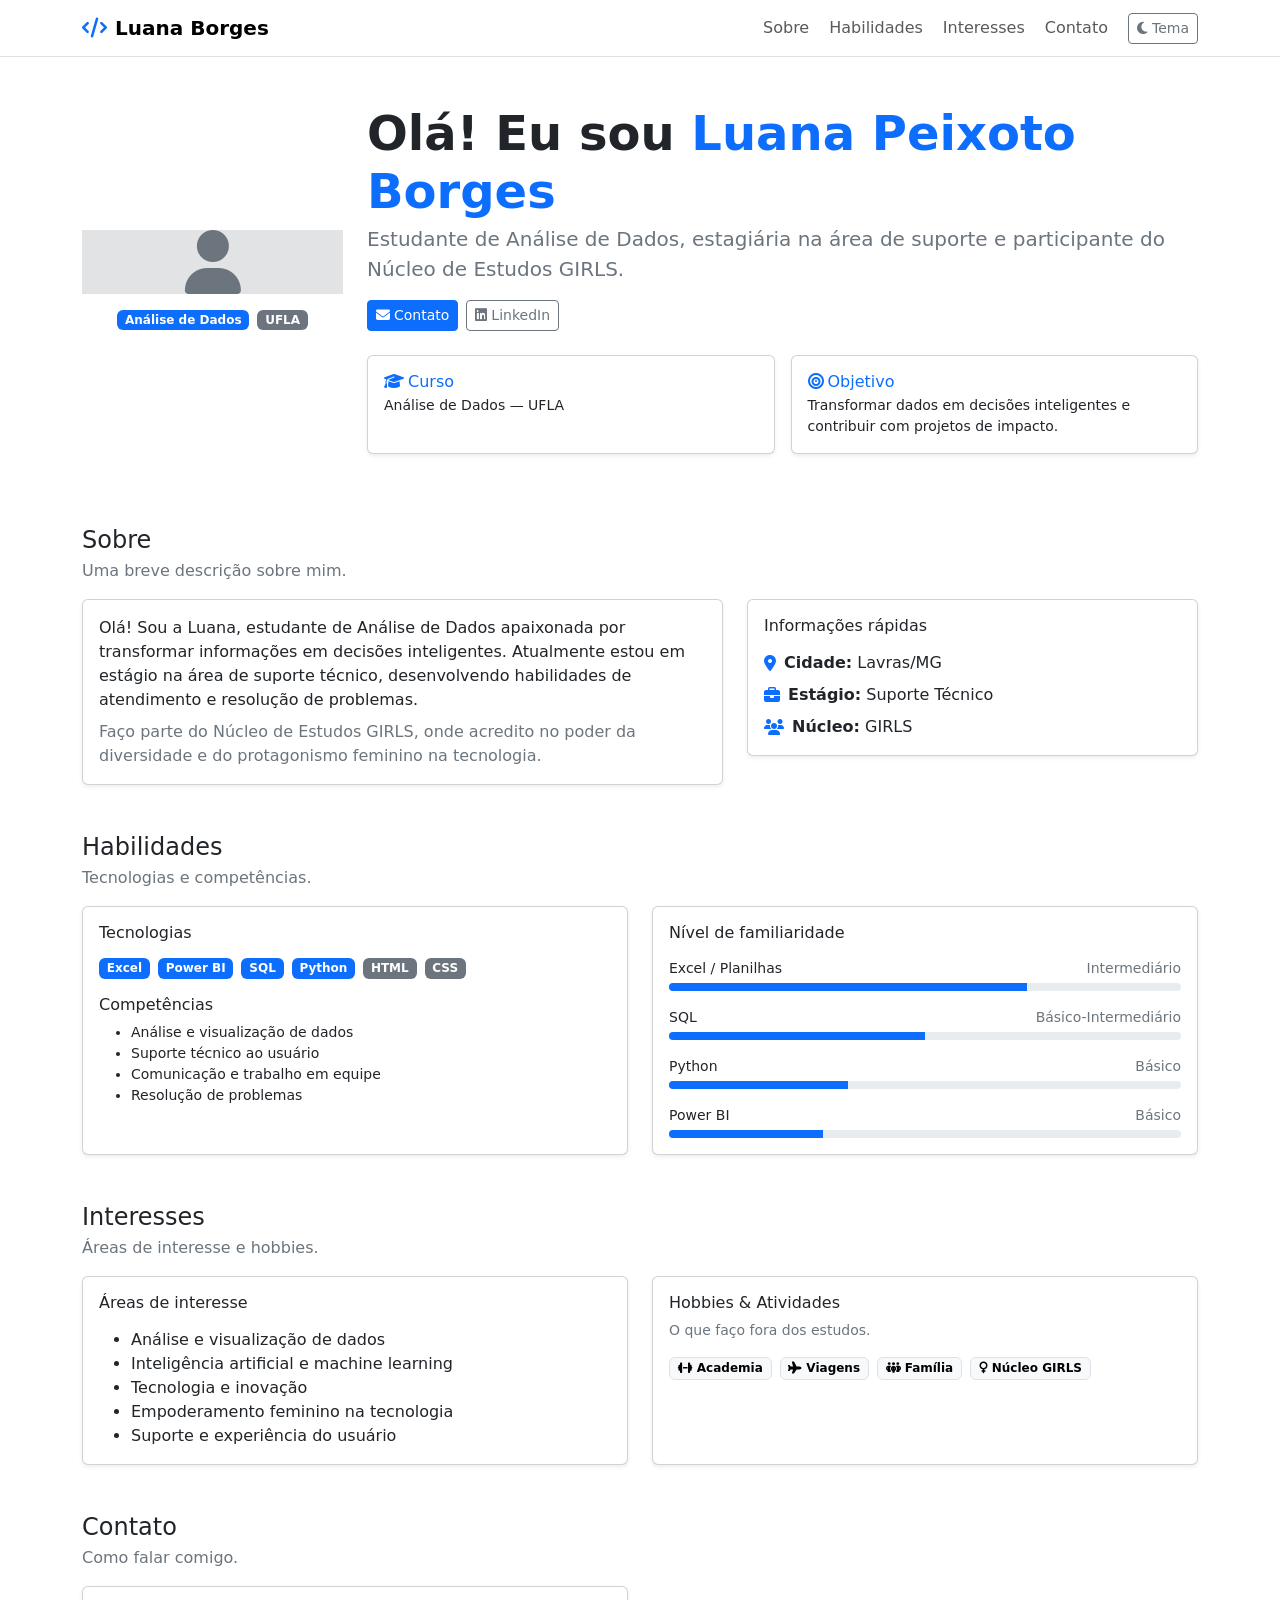
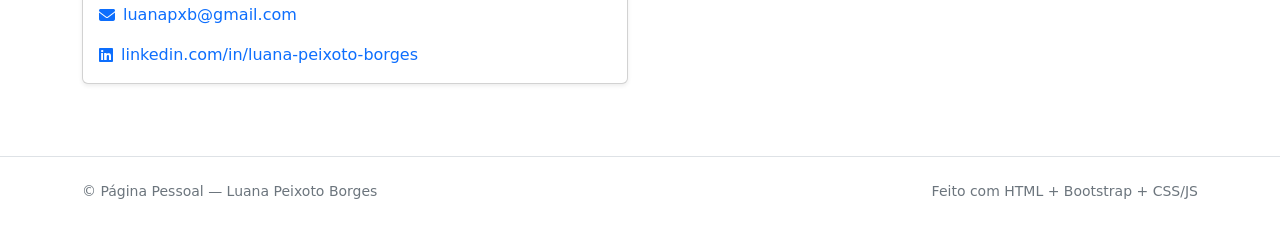
==== commit 5dbebfe9: "Create bootstrap/index.html" ====
--- a/bootstrap/index.html
+++ b/bootstrap/index.html
@@ -1,41 +1,43 @@
 <!DOCTYPE html>
-<html lang="pt-BR" data-theme="light">
+<html lang="pt-BR" data-bs-theme="light">
 <head>
   <meta charset="UTF-8" />
   <meta name="viewport" content="width=device-width, initial-scale=1.0" />
   <title>Luana Peixoto Borges</title>
+
+  <!-- Bootstrap 5 -->
   <link href="https://cdn.jsdelivr.net/npm/bootstrap@5.3.3/dist/css/bootstrap.min.css" rel="stylesheet" />
-  <link href="https://fonts.googleapis.com/css2?family=Playfair+Display:wght@600;700&family=DM+Sans:wght@300;400;500&display=swap" rel="stylesheet" />
-  <link rel="stylesheet" href="https://cdn.jsdelivr.net/npm/bootstrap-icons@1.11.3/font/bootstrap-icons.min.css" />
-  <link rel="stylesheet" href="style.css" />
-
-  <!-- Aplica o tema ANTES de renderizar para evitar piscar -->
-  <script>
-    (function () {
-      const saved = localStorage.getItem('theme') || 'light';
-      document.documentElement.setAttribute('data-theme', saved);
-    })();
-  </script>
+
+  <!-- Font Awesome -->
+  <link rel="stylesheet" href="https://cdnjs.cloudflare.com/ajax/libs/font-awesome/6.5.0/css/all.min.css" />
+
+  <!-- Google Fonts -->
+  <link href="https://fonts.googleapis.com/css2?family=Inter:wght@300;400;500;600;700&display=swap" rel="stylesheet" />
+
+  <!-- CSS próprio -->
+  <link rel="stylesheet" href="assets/css/styles.css" />
 </head>
 <body>
 
-  <!-- NAVBAR -->
-  <nav class="navbar navbar-expand-lg fixed-top" id="mainNav">
+  <!-- ========== NAVBAR ========== -->
+  <nav class="navbar navbar-expand-lg border-bottom sticky-top">
     <div class="container">
-      <a class="navbar-brand" href="#">LP</a>
-      <button class="navbar-toggler" type="button" data-bs-toggle="collapse" data-bs-target="#navMenu">
+      <a class="navbar-brand fw-semibold" href="#top">
+        <i class="fa-solid fa-code me-2 text-primary"></i>Luana Borges
+      </a>
+      <button class="navbar-toggler" type="button" data-bs-toggle="collapse" data-bs-target="#navContent">
         <span class="navbar-toggler-icon"></span>
       </button>
-      <div class="collapse navbar-collapse" id="navMenu">
-        <ul class="navbar-nav ms-auto align-items-lg-center gap-lg-2 gap-2 py-3 py-lg-0">
+      <div class="collapse navbar-collapse" id="navContent">
+        <ul class="navbar-nav ms-auto gap-lg-1 align-items-lg-center py-2 py-lg-0">
           <li class="nav-item"><a class="nav-link" href="#sobre">Sobre</a></li>
-          <li class="nav-item"><a class="nav-link" href="#experiencia">Experiência</a></li>
+          <li class="nav-item"><a class="nav-link" href="#habilidades">Habilidades</a></li>
           <li class="nav-item"><a class="nav-link" href="#interesses">Interesses</a></li>
           <li class="nav-item"><a class="nav-link" href="#contato">Contato</a></li>
-          <li class="nav-item ms-lg-3">
-            <button id="themeToggle">
-              <i class="bi bi-moon-stars" id="themeIcon"></i>
-              <span id="themeLabel">Escuro</span>
+          <li class="nav-item ms-lg-2">
+            <button id="themeToggle" class="btn btn-outline-secondary btn-sm d-flex align-items-center gap-1">
+              <i class="fa-solid fa-moon" id="themeIcon"></i>
+              <span id="themeLabel">Tema</span>
             </button>
           </li>
         </ul>
@@ -43,159 +45,283 @@
     </div>
   </nav>
 
-  <!-- HERO -->
-  <section class="hero">
+  <!-- ========== HEADER / INFORMAÇÕES BÁSICAS ========== -->
+  <header id="top" class="py-5">
     <div class="container">
-      <div class="row align-items-center gy-5">
-        <div class="col-lg-7">
-          <p class="hero-eyebrow">Portfólio Pessoal</p>
-          <h1>Luana Peixoto<br>Borges</h1>
-          <p>Estudante de Análise de Dados apaixonada por transformar dados em insights. Estagiária na área de suporte e participante ativa do Núcleo de Estudos GIRLS.</p>
-          <div class="d-flex flex-wrap gap-3 mt-4">
-            <a href="#contato" class="btn-hero"><i class="bi bi-envelope"></i> Entre em contato</a>
-            <a href="#sobre" class="btn-hero-outline"><i class="bi bi-arrow-down"></i> Saiba mais</a>
-          </div>
-        </div>
-        <div class="col-lg-5 d-flex justify-content-center justify-content-lg-end">
-          <div class="hero-avatar">👩‍💻</div>
-        </div>
+      <div class="row align-items-center g-4">
+
+        <!-- Foto de perfil -->
+        <div class="col-12 col-lg-3 text-center">
+          <img
+            src="assets/img/foto.jpg"
+            alt="Foto de Luana Peixoto Borges"
+            class="profile-img mb-3"
+            onerror="this.outerHTML='<div class=\'profile-img d-flex align-items-center justify-content-center bg-secondary-subtle mx-auto mb-3\'><i class=\'fa-solid fa-user fa-4x text-secondary\'></i></div>'"
+          />
+          <div class="d-flex flex-wrap justify-content-center gap-2">
+            <span class="badge text-bg-primary">Análise de Dados</span>
+            <span class="badge text-bg-secondary">UFLA</span>
+          </div>
+        </div>
+
+        <!-- Texto principal -->
+        <div class="col-12 col-lg-9">
+          <h1 class="display-5 fw-bold mb-1">
+            Olá! Eu sou <span class="text-primary">Luana Peixoto Borges</span>
+          </h1>
+          <p class="lead text-secondary mb-3">
+            Estudante de Análise de Dados, estagiária na área de suporte e participante do Núcleo de Estudos GIRLS.
+          </p>
+          <div class="d-flex flex-wrap gap-2 mb-4">
+            <a href="#contato" class="btn btn-primary btn-sm">
+              <i class="fa-solid fa-envelope me-1"></i>Contato
+            </a>
+            <a href="https://www.linkedin.com/in/luana-peixoto-borges/" target="_blank" class="btn btn-outline-secondary btn-sm">
+              <i class="fa-brands fa-linkedin me-1"></i>LinkedIn
+            </a>
+          </div>
+
+          <!-- Cards de info rápida -->
+          <div class="row g-3">
+            <div class="col-12 col-md-6">
+              <div class="card shadow-sm h-100">
+                <div class="card-body">
+                  <h6 class="text-primary mb-1"><i class="fa-solid fa-graduation-cap me-1"></i>Curso</h6>
+                  <p class="mb-0 small">Análise de Dados — UFLA</p>
+                </div>
+              </div>
+            </div>
+            <div class="col-12 col-md-6">
+              <div class="card shadow-sm h-100">
+                <div class="card-body">
+                  <h6 class="text-primary mb-1"><i class="fa-solid fa-bullseye me-1"></i>Objetivo</h6>
+                  <p class="mb-0 small">Transformar dados em decisões inteligentes e contribuir com projetos de impacto.</p>
+                </div>
+              </div>
+            </div>
+          </div>
+        </div>
+
       </div>
     </div>
-  </section>
-
-  <!-- SOBRE -->
-  <section id="sobre" class="surface-section">
-    <div class="container">
-      <p class="section-label">Quem sou eu</p>
-      <h2 class="section-title">Sobre mim</h2>
-      <div class="section-divider"></div>
-      <div class="row gy-5 align-items-start">
-        <div class="col-lg-6 fade-in">
-          <p class="text-muted-var">
-            Olá! Sou a Luana, estudante de <strong class="text-strong">Análise de Dados</strong>, com interesse em transformar informações em decisões inteligentes. Atualmente estou em estágio na área de suporte técnico, onde desenvolvo habilidades de resolução de problemas, comunicação e atendimento.
-          </p>
-          <p class="text-muted-var mt-3">
-            Faço parte do <strong class="text-strong">Núcleo de Estudos GIRLS</strong>, um espaço de aprendizado colaborativo e empoderamento feminino na tecnologia. Acredito que diversidade é essencial para a inovação.
-          </p>
-        </div>
-        <div class="col-lg-6 fade-in">
-          <div class="row g-3">
-            <div class="col-6"><div class="about-stat"><div class="number">Dados</div><div class="desc">Área de estudos</div></div></div>
-            <div class="col-6"><div class="about-stat"><div class="number">GIRLS</div><div class="desc">Núcleo de estudos</div></div></div>
-            <div class="col-6"><div class="about-stat"><div class="number">Suporte</div><div class="desc">Área de estágio</div></div></div>
-            <div class="col-6"><div class="about-stat"><div class="number">🌍</div><div class="desc">Viajante nas horas vagas</div></div></div>
-          </div>
-        </div>
-      </div>
+  </header>
+
+  <main class="pb-5">
+
+    <!-- ========== SOBRE ========== -->
+    <section id="sobre" class="py-4">
+      <div class="container">
+        <div class="mb-3">
+          <h2 class="h4 mb-1">Sobre</h2>
+          <p class="text-secondary mb-0">Uma breve descrição sobre mim.</p>
+        </div>
+        <div class="row g-4">
+          <div class="col-12 col-lg-7">
+            <div class="card shadow-sm">
+              <div class="card-body">
+                <p class="mb-2">
+                  Olá! Sou a Luana, estudante de Análise de Dados apaixonada por transformar informações em decisões inteligentes.
+                  Atualmente estou em estágio na área de suporte técnico, desenvolvendo habilidades de atendimento e resolução de problemas.
+                </p>
+                <p class="text-secondary mb-0">
+                  Faço parte do Núcleo de Estudos GIRLS, onde acredito no poder da diversidade e do protagonismo feminino na tecnologia.
+                </p>
+              </div>
+            </div>
+          </div>
+          <div class="col-12 col-lg-5">
+            <div class="card shadow-sm">
+              <div class="card-body">
+                <h3 class="h6 mb-3">Informações rápidas</h3>
+                <ul class="list-unstyled mb-0">
+                  <li class="d-flex gap-2 mb-2">
+                    <i class="fa-solid fa-location-dot text-primary mt-1"></i>
+                    <div><strong>Cidade:</strong> Lavras/MG</div>
+                  </li>
+                  <li class="d-flex gap-2 mb-2">
+                    <i class="fa-solid fa-briefcase text-primary mt-1"></i>
+                    <div><strong>Estágio:</strong> Suporte Técnico</div>
+                  </li>
+                  <li class="d-flex gap-2">
+                    <i class="fa-solid fa-users text-primary mt-1"></i>
+                    <div><strong>Núcleo:</strong> GIRLS</div>
+                  </li>
+                </ul>
+              </div>
+            </div>
+          </div>
+        </div>
+      </div>
+    </section>
+
+    <!-- ========== HABILIDADES ========== -->
+    <section id="habilidades" class="py-4">
+      <div class="container">
+        <div class="mb-3">
+          <h2 class="h4 mb-1">Habilidades</h2>
+          <p class="text-secondary mb-0">Tecnologias e competências.</p>
+        </div>
+        <div class="row g-4">
+          <div class="col-12 col-lg-6">
+            <div class="card shadow-sm h-100">
+              <div class="card-body">
+                <h3 class="h6 mb-3">Tecnologias</h3>
+                <div class="d-flex flex-wrap gap-2 mb-3">
+                  <span class="badge text-bg-primary">Excel</span>
+                  <span class="badge text-bg-primary">Power BI</span>
+                  <span class="badge text-bg-primary">SQL</span>
+                  <span class="badge text-bg-primary">Python</span>
+                  <span class="badge text-bg-secondary">HTML</span>
+                  <span class="badge text-bg-secondary">CSS</span>
+                </div>
+                <h3 class="h6 mb-2">Competências</h3>
+                <ul class="small mb-0">
+                  <li>Análise e visualização de dados</li>
+                  <li>Suporte técnico ao usuário</li>
+                  <li>Comunicação e trabalho em equipe</li>
+                  <li>Resolução de problemas</li>
+                </ul>
+              </div>
+            </div>
+          </div>
+          <div class="col-12 col-lg-6">
+            <div class="card shadow-sm h-100">
+              <div class="card-body">
+                <h3 class="h6 mb-3">Nível de familiaridade</h3>
+                <div class="mb-3">
+                  <div class="d-flex justify-content-between small mb-1">
+                    <span>Excel / Planilhas</span>
+                    <span class="text-secondary">Intermediário</span>
+                  </div>
+                  <div class="progress" style="height:8px;">
+                    <div class="progress-bar bg-primary" style="width:70%"></div>
+                  </div>
+                </div>
+                <div class="mb-3">
+                  <div class="d-flex justify-content-between small mb-1">
+                    <span>SQL</span>
+                    <span class="text-secondary">Básico-Intermediário</span>
+                  </div>
+                  <div class="progress" style="height:8px;">
+                    <div class="progress-bar bg-primary" style="width:50%"></div>
+                  </div>
+                </div>
+                <div class="mb-3">
+                  <div class="d-flex justify-content-between small mb-1">
+                    <span>Python</span>
+                    <span class="text-secondary">Básico</span>
+                  </div>
+                  <div class="progress" style="height:8px;">
+                    <div class="progress-bar bg-primary" style="width:35%"></div>
+                  </div>
+                </div>
+                <div>
+                  <div class="d-flex justify-content-between small mb-1">
+                    <span>Power BI</span>
+                    <span class="text-secondary">Básico</span>
+                  </div>
+                  <div class="progress" style="height:8px;">
+                    <div class="progress-bar bg-primary" style="width:30%"></div>
+                  </div>
+                </div>
+              </div>
+            </div>
+          </div>
+        </div>
+      </div>
+    </section>
+
+    <!-- ========== INTERESSES ========== -->
+    <section id="interesses" class="py-4">
+      <div class="container">
+        <div class="mb-3">
+          <h2 class="h4 mb-1">Interesses</h2>
+          <p class="text-secondary mb-0">Áreas de interesse e hobbies.</p>
+        </div>
+        <div class="row g-4">
+          <div class="col-12 col-lg-6">
+            <div class="card shadow-sm h-100">
+              <div class="card-body">
+                <h3 class="h6 mb-3">Áreas de interesse</h3>
+                <ul class="mb-0">
+                  <li>Análise e visualização de dados</li>
+                  <li>Inteligência artificial e machine learning</li>
+                  <li>Tecnologia e inovação</li>
+                  <li>Empoderamento feminino na tecnologia</li>
+                  <li>Suporte e experiência do usuário</li>
+                </ul>
+              </div>
+            </div>
+          </div>
+          <div class="col-12 col-lg-6">
+            <div class="card shadow-sm h-100">
+              <div class="card-body">
+                <h3 class="h6 mb-2">Hobbies & Atividades</h3>
+                <p class="text-secondary small mb-3">O que faço fora dos estudos.</p>
+                <div class="d-flex flex-wrap gap-2">
+                  <span class="badge text-bg-light border">
+                    <i class="fa-solid fa-dumbbell me-1"></i>Academia
+                  </span>
+                  <span class="badge text-bg-light border">
+                    <i class="fa-solid fa-plane me-1"></i>Viagens
+                  </span>
+                  <span class="badge text-bg-light border">
+                    <i class="fa-solid fa-people-group me-1"></i>Família
+                  </span>
+                  <span class="badge text-bg-light border">
+                    <i class="fa-solid fa-venus me-1"></i>Núcleo GIRLS
+                  </span>
+                </div>
+              </div>
+            </div>
+          </div>
+        </div>
+      </div>
+    </section>
+
+    <!-- ========== CONTATO ========== -->
+    <section id="contato" class="py-4">
+      <div class="container">
+        <div class="mb-3">
+          <h2 class="h4 mb-1">Contato</h2>
+          <p class="text-secondary mb-0">Como falar comigo.</p>
+        </div>
+        <div class="row g-4">
+          <div class="col-12 col-lg-6">
+            <div class="card shadow-sm">
+              <div class="card-body">
+                <ul class="list-unstyled mb-0">
+                  <li class="d-flex gap-2 align-items-center mb-3">
+                    <i class="fa-solid fa-envelope text-primary"></i>
+                    <a href="mailto:luanapxb@gmail.com" class="link-underline link-underline-opacity-0">luanapxb@gmail.com</a>
+                  </li>
+                  <li class="d-flex gap-2 align-items-center">
+                    <i class="fa-brands fa-linkedin text-primary"></i>
+                    <a href="https://www.linkedin.com/in/luana-peixoto-borges/" target="_blank" class="link-underline link-underline-opacity-0">
+                      linkedin.com/in/luana-peixoto-borges
+                    </a>
+                  </li>
+                </ul>
+              </div>
+            </div>
+          </div>
+        </div>
+      </div>
+    </section>
+
+  </main>
+
+  <!-- ========== RODAPÉ ========== -->
+  <footer class="border-top py-4">
+    <div class="container d-flex flex-column flex-md-row justify-content-between gap-2">
+      <small class="text-secondary">© <span id="year"></span> Página Pessoal — Luana Peixoto Borges</small>
+      <small class="text-secondary">Feito com HTML + Bootstrap + CSS/JS</small>
     </div>
-  </section>
-
-  <!-- EXPERIÊNCIA -->
-  <section id="experiencia">
-    <div class="container">
-      <p class="section-label">Trajetória</p>
-      <h2 class="section-title">Experiência & Formação</h2>
-      <div class="section-divider"></div>
-      <div class="row g-4">
-        <div class="col-md-4 fade-in">
-          <div class="card-custom">
-            <div class="card-icon"><i class="bi bi-briefcase"></i></div>
-            <h5>Estágio em Suporte</h5>
-            <p>Atuação na área de suporte técnico, desenvolvendo habilidades de atendimento ao usuário, resolução de problemas e comunicação eficiente.</p>
-          </div>
-        </div>
-        <div class="col-md-4 fade-in">
-          <div class="card-custom">
-            <div class="card-icon"><i class="bi bi-mortarboard"></i></div>
-            <h5>Análise de Dados</h5>
-            <p>Formação em Análise de Dados com foco em transformar conjuntos de dados em informações estratégicas para tomada de decisão.</p>
-          </div>
-        </div>
-        <div class="col-md-4 fade-in">
-          <div class="card-custom nucleus-card">
-            <h5>Núcleo GIRLS</h5>
-            <p>Participação ativa no núcleo de estudos GIRLS, promovendo a inclusão e o protagonismo feminino na tecnologia.</p>
-          </div>
-        </div>
-      </div>
-    </div>
-  </section>
-
-  <!-- INTERESSES -->
-  <section id="interesses" class="surface-section">
-    <div class="container">
-      <p class="section-label">Fora do trabalho</p>
-      <h2 class="section-title">Interesses & Hobbies</h2>
-      <div class="section-divider"></div>
-      <div class="fade-in text-center">
-        <span class="interest-tag"><i class="bi bi-trophy"></i> Academia</span>
-        <span class="interest-tag"><i class="bi bi-airplane"></i> Viagens</span>
-        <span class="interest-tag"><i class="bi bi-people-fill"></i> Família</span>
-        <span class="interest-tag"><i class="bi bi-bar-chart-line"></i> Análise de Dados</span>
-        <span class="interest-tag"><i class="bi bi-laptop"></i> Tecnologia</span>
-        <span class="interest-tag"><i class="bi bi-gender-female"></i> Empoderamento Feminino</span>
-      </div>
-      <div class="row g-4 mt-4">
-        <div class="col-md-4 fade-in">
-          <div class="card-custom">
-            <div class="card-icon"><i class="bi bi-trophy"></i></div>
-            <h5>Academia</h5>
-            <p>A prática regular de exercícios é parte da minha rotina. Equilíbrio entre saúde física e mental para uma vida produtiva.</p>
-          </div>
-        </div>
-        <div class="col-md-4 fade-in">
-          <div class="card-custom">
-            <div class="card-icon"><i class="bi bi-airplane"></i></div>
-            <h5>Viagens</h5>
-            <p>Explorar novos lugares amplia horizontes. Cada viagem é uma oportunidade de aprendizado e crescimento pessoal.</p>
-          </div>
-        </div>
-        <div class="col-md-4 fade-in">
-          <div class="card-custom">
-            <div class="card-icon"><i class="bi bi-house-heart"></i></div>
-            <h5>Família</h5>
-            <p>O tempo de qualidade com a família é essencial. São minha base e maior fonte de motivação no dia a dia.</p>
-          </div>
-        </div>
-      </div>
-    </div>
-  </section>
-
-  <!-- CONTATO -->
-  <section id="contato">
-    <div class="container">
-      <p class="section-label">Vamos conversar</p>
-      <h2 class="section-title">Contato</h2>
-      <div class="section-divider"></div>
-      <div class="row justify-content-center">
-        <div class="col-lg-6 fade-in">
-          <a href="mailto:luanapxb@gmail.com" class="contact-link">
-            <div class="icon"><i class="bi bi-envelope-fill"></i></div>
-            <div>
-              <div class="label">E-mail</div>
-              <div class="value">luanapxb@gmail.com</div>
-            </div>
-            <i class="bi bi-arrow-right ms-auto"></i>
-          </a>
-          <a href="https://www.linkedin.com/in/luana-peixoto-borges/" target="_blank" class="contact-link">
-            <div class="icon"><i class="bi bi-linkedin"></i></div>
-            <div>
-              <div class="label">LinkedIn</div>
-              <div class="value">luana-peixoto-borges</div>
-            </div>
-            <i class="bi bi-arrow-right ms-auto"></i>
-          </a>
-        </div>
-      </div>
-    </div>
-  </section>
-
-  <!-- FOOTER -->
-  <footer>
-    <p class="mb-0">© 2026 <span>Luana Peixoto Borges</span> · Feito com Bootstrap 5</p>
   </footer>
 
+  <!-- Bootstrap JS -->
   <script src="https://cdn.jsdelivr.net/npm/bootstrap@5.3.3/dist/js/bootstrap.bundle.min.js"></script>
-  <script src="script.js"></script>
+  <!-- JS próprio -->
+  <script src="assets/js/script.js"></script>
 </body>
 </html>
